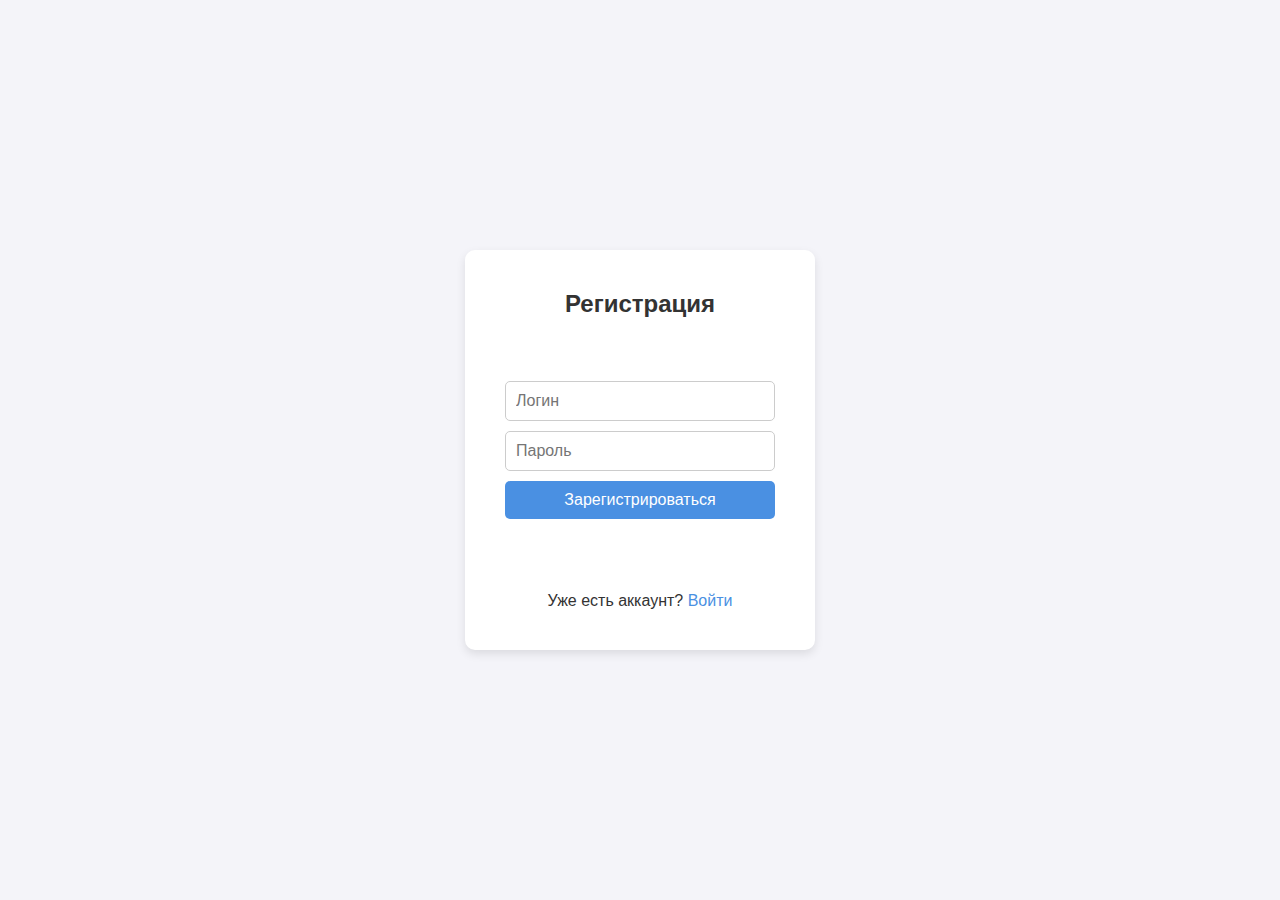
==== frontend/reg/index.html @ 14e19749 "auth + reg done" ====
<!DOCTYPE html>
<html lang="ru">
<head>
    <meta charset="UTF-8">
    <meta name="viewport" content="width=device-width, initial-scale=1.0">
    <title>Регистрация</title>
    <link rel="stylesheet" href="../reg/style.css">
</head>
<body>
    <div class="auth-container">
        <h1>Регистрация</h1>
        <form id="regForm">
            <input type="text" id="login" placeholder="Логин" required>
            <input type="password" id="password" placeholder="Пароль" required>
            <button type="submit">Зарегистрироваться</button>
        </form>
        <p>Уже есть аккаунт? <a href="../auth/index.html">Войти</a></p>
    </div>

    <script src="script.js"></script>
</body>
</html>
---- frontend/reg/style.css ----
* {
    margin: 0;
    padding: 0;
    box-sizing: border-box;
}

body {
    font-family: 'Arial', sans-serif;
    display: flex;
    justify-content: center;
    align-items: center;
    height: 100vh;
    background-color: #f4f4f9;
    color: #333;
}

.auth-container {
    background-color: white;
    padding: 40px;
    border-radius: 10px;
    box-shadow: 0 4px 10px rgba(0, 0, 0, 0.1);
    width: 100%;
    max-width: 350px;
    display: flex;
    flex-direction: column;
    justify-content: space-between;
    height: 400px; /* Высота контейнера */
}

.auth-container h1 {
    font-size: 24px;
    text-align: center;
    color: #333;
}

.auth-container form {
    display: flex;
    flex-direction: column;
    gap: 10px; /* Отступы между полями формы */
}

.auth-container input {
    width: 100%;
    padding: 10px;
    border: 1px solid #ccc;
    border-radius: 5px;
    font-size: 16px;
    outline: none;
}

.auth-container input:focus {
    border-color: #4a90e2;
}

.auth-container button {
    width: 100%;
    padding: 10px;
    background-color: #4a90e2;
    color: white;
    border: none;
    border-radius: 5px;
    font-size: 16px;
    cursor: pointer;
    transition: background-color 0.3s ease;
}

.auth-container button:hover {
    background-color: #357ab8;
}

.auth-container p {
    text-align: center;
    margin-top: 10px;
}

.auth-container a {
    color: #4a90e2;
    text-decoration: none;
    transition: color 0.3s ease;
}

.auth-container a:hover {
    color: #357ab8;
}
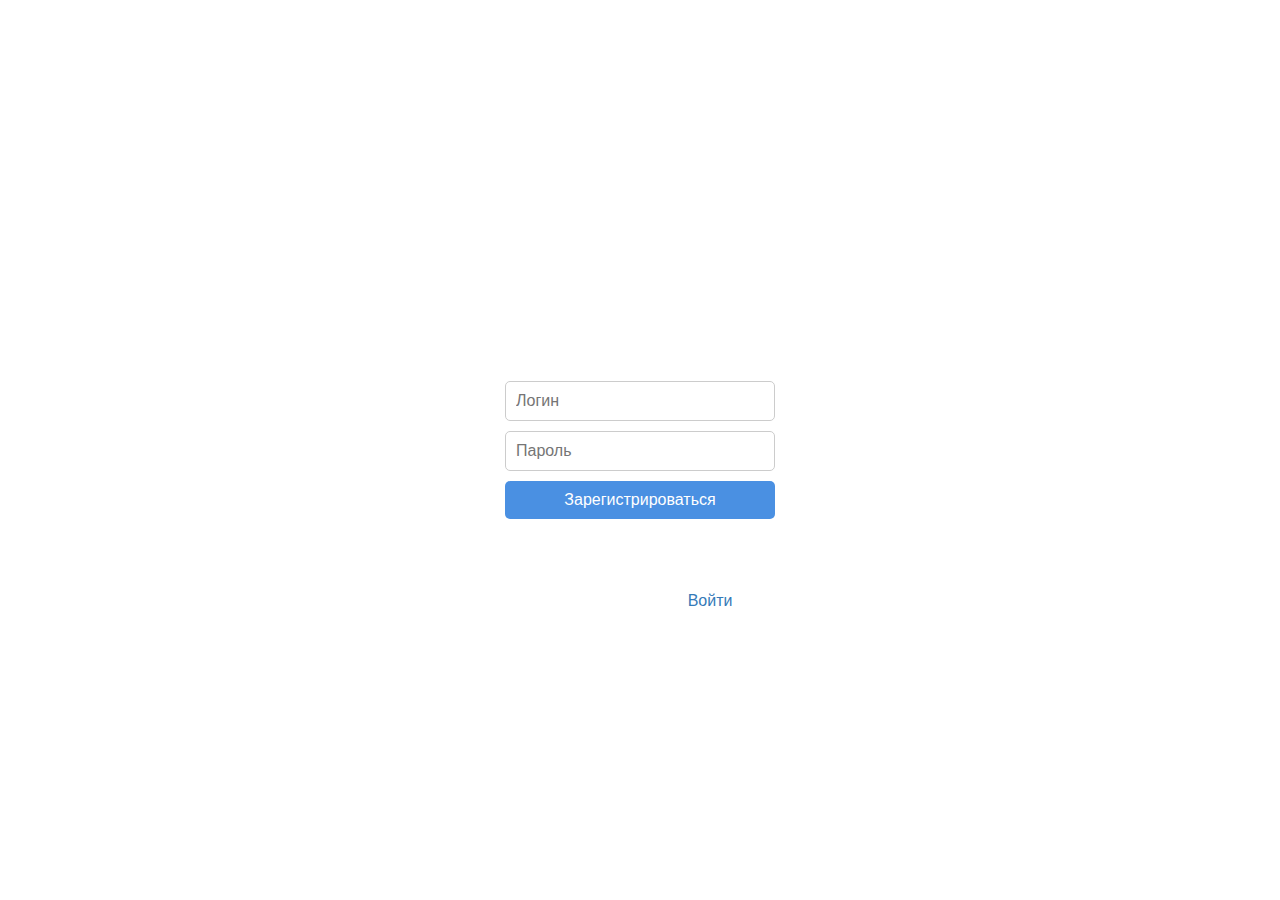
==== commit 1e21856e: "refactoring + main index (begin)" ====
--- a/frontend/reg/index.html
+++ b/frontend/reg/index.html
@@ -7,6 +7,11 @@
     <link rel="stylesheet" href="../reg/style.css">
 </head>
 <body>
+    <video autoplay muted loop class="background-video">
+        <source src="../src/background.mp4" type="video/mp4">
+        Ваш браузер не поддерживает видео.
+    </video>
+
     <div class="auth-container">
         <h1>Регистрация</h1>
         <form id="regForm">
--- a/frontend/reg/style.css
+++ b/frontend/reg/style.css
@@ -10,15 +10,25 @@
     justify-content: center;
     align-items: center;
     height: 100vh;
-    background-color: #f4f4f9;
     color: #333;
+    overflow: hidden; /* Скрыть полосы прокрутки */
+}
+
+.background-video {
+    position: absolute; /* Позиционирование абсолютно */
+    top: 0;
+    left: 0;
+    width: 100%; /* Занять всю ширину */
+    height: 100%; /* Занять всю высоту */
+    object-fit: cover; /* Изменение размера для заполнения контейнера */
+    z-index: -1; /* Поместить видео за содержимым */
 }
 
 .auth-container {
-    background-color: white;
+    background-color: rgba(255, 255, 255, 0.0); /* Полупрозрачный фон */
     padding: 40px;
     border-radius: 10px;
-    box-shadow: 0 4px 10px rgba(0, 0, 0, 0.1);
+    box-shadow: 0 4px 10px rgba(0, 0, 0, 0.0);
     width: 100%;
     max-width: 350px;
     display: flex;
@@ -30,7 +40,7 @@
 .auth-container h1 {
     font-size: 24px;
     text-align: center;
-    color: #333;
+    color: #ffffff;
 }
 
 .auth-container form {
@@ -71,10 +81,11 @@
 .auth-container p {
     text-align: center;
     margin-top: 10px;
+    color: #ffffff;
 }
 
 .auth-container a {
-    color: #4a90e2;
+    color: #357ab8;
     text-decoration: none;
     transition: color 0.3s ease;
 }
